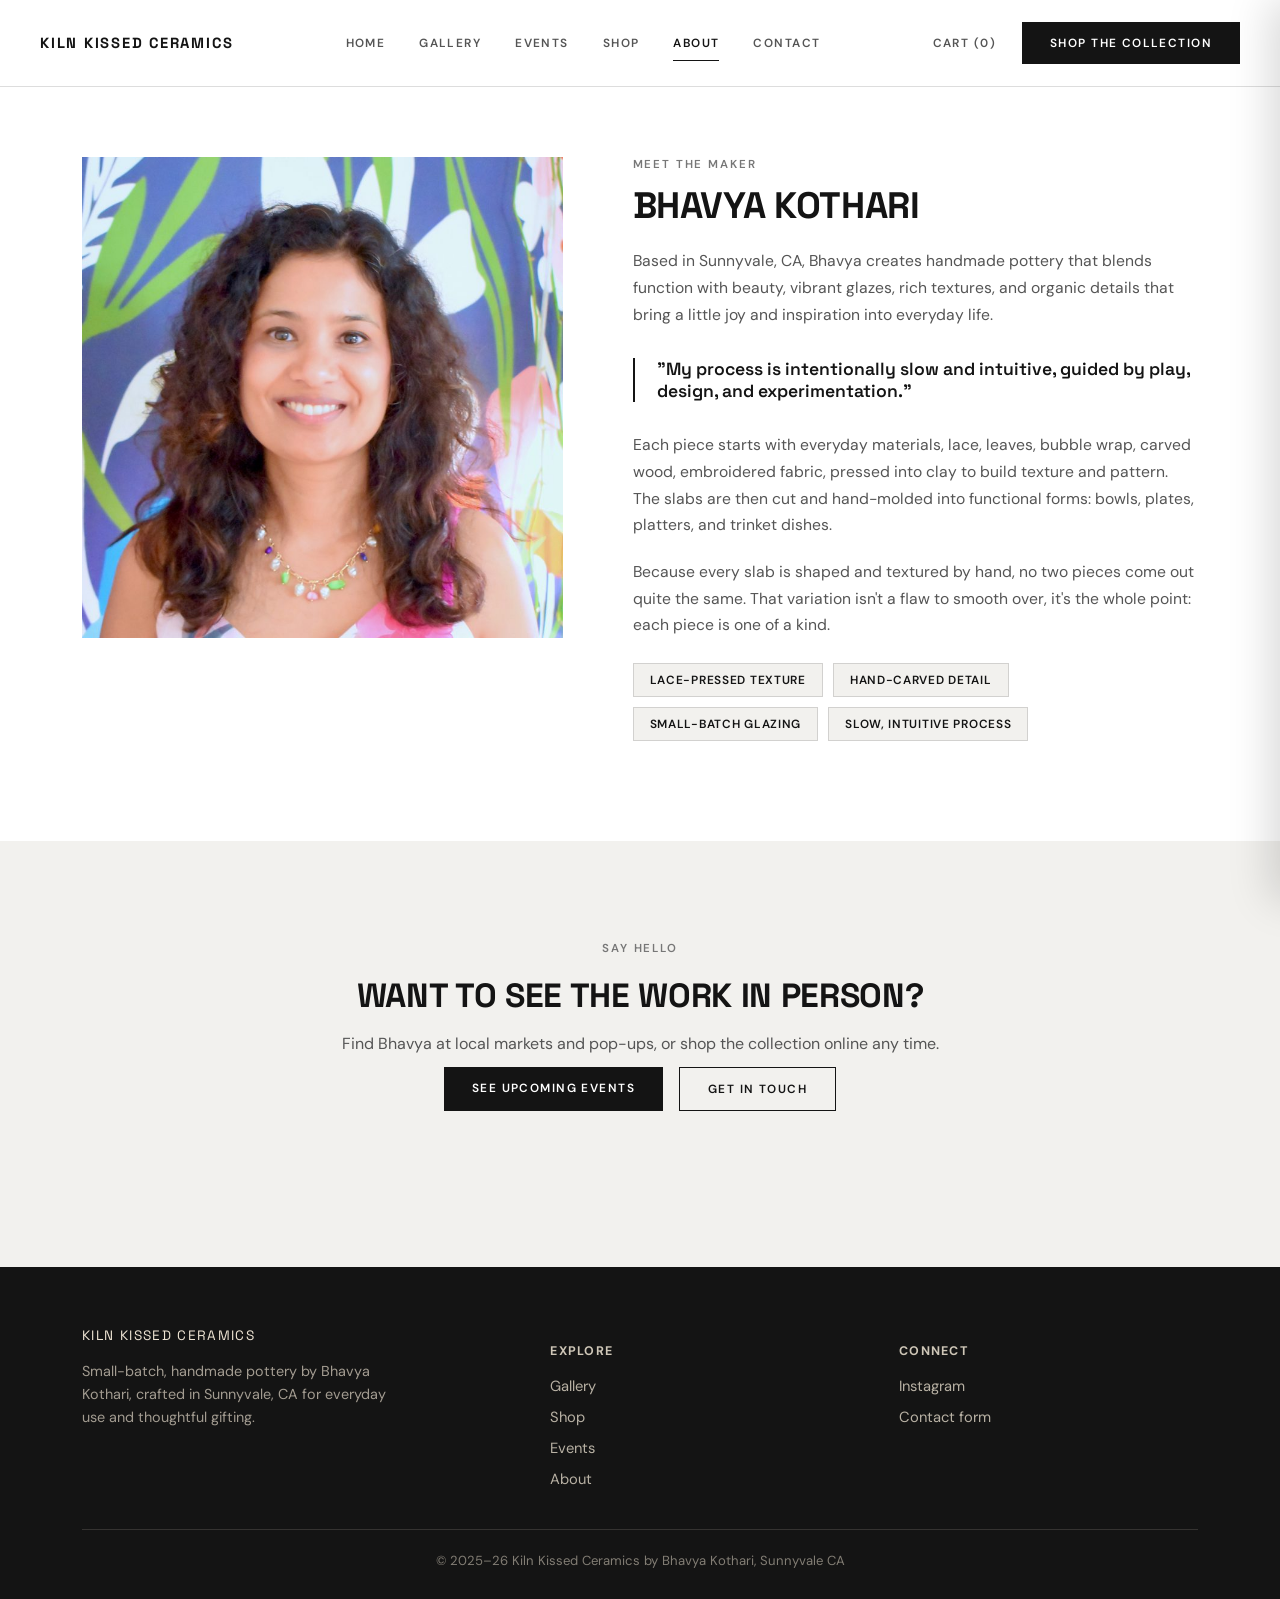
==== about.html @ e84269aa "Initial commit: Kiln Kissed Ceramics demo site" ====
<!DOCTYPE html>
<html lang="en">
<head>
<meta charset="UTF-8">
<meta name="viewport" content="width=device-width, initial-scale=1.0">
<title>About — Kiln Kissed Ceramics</title>
<link rel="stylesheet" href="style.css">
</head>
<body>

<header>
  <div class="nav-row">
    <a class="brand" href="index.html">
      <span>Kiln Kissed Ceramics</span>
    </a>
    <nav>
      <ul>
        <li><a href="index.html">Home</a></li>
        <li><a href="gallery.html">Gallery</a></li>
        <li><a href="events.html">Events</a></li>
        <li><a href="shop.html">Shop</a></li>
        <li><a href="about.html" class="active">About</a></li>
        <li><a href="contact.html">Contact</a></li>
      </ul>
    </nav>
    <div class="nav-actions">
      <button class="cart-link" type="button">Cart (0)</button>
      <a class="btn" href="shop.html">Shop the Collection</a>
    </div>
  </div>
</header>

<section style="padding-top:70px;">
  <div class="wrap about-grid">
    <div class="about-photo reveal">
      <img src="assets/artist.jpg" alt="Bhavya Kothari, ceramic artist">
    </div>
    <div class="about-copy reveal">
      <span class="eyebrow">Meet the maker</span>
      <h1>Bhavya Kothari</h1>
      <p>Based in Sunnyvale, CA, Bhavya creates handmade pottery that blends function with beauty, vibrant glazes, rich textures, and organic details that bring a little joy and inspiration into everyday life.</p>
      <div class="about-quote">"My process is intentionally slow and intuitive, guided by play, design, and experimentation."</div>
      <p>Each piece starts with everyday materials, lace, leaves, bubble wrap, carved wood, embroidered fabric, pressed into clay to build texture and pattern. The slabs are then cut and hand-molded into functional forms: bowls, plates, platters, and trinket dishes.</p>
      <p>Because every slab is shaped and textured by hand, no two pieces come out quite the same. That variation isn't a flaw to smooth over, it's the whole point: each piece is one of a kind.</p>
      <div class="process-tags">
        <span>Lace-pressed texture</span>
        <span>Hand-carved detail</span>
        <span>Small-batch glazing</span>
        <span>Slow, intuitive process</span>
      </div>
    </div>
  </div>
</section>

<section class="alt">
  <div class="wrap section-head" style="max-width:720px;">
    <span class="eyebrow">Say hello</span>
    <h2>Want to see the work in person?</h2>
    <p>Find Bhavya at local markets and pop-ups, or shop the collection online any time.</p>
    <div class="hero-ctas" style="justify-content:center; display:flex; gap:16px; margin-top:10px;">
      <a class="btn" href="events.html">See Upcoming Events</a>
      <a class="btn btn-outline" href="contact.html">Get in Touch</a>
    </div>
  </div>
</section>

<footer>
  <div class="wrap">
    <div class="footer-grid">
      <div>
        <div class="footer-brand">
          <span>Kiln Kissed Ceramics</span>
        </div>
        <p>Small-batch, handmade pottery by Bhavya Kothari, crafted in Sunnyvale, CA for everyday use and thoughtful gifting.</p>
      </div>
      <div>
        <h4>Explore</h4>
        <ul>
          <li><a href="gallery.html">Gallery</a></li>
          <li><a href="shop.html">Shop</a></li>
          <li><a href="events.html">Events</a></li>
          <li><a href="about.html">About</a></li>
        </ul>
      </div>
      <div>
        <h4>Connect</h4>
        <ul>
          <li><a href="https://www.instagram.com/kiln.kissed.ceramics" target="_blank" rel="noopener">Instagram</a></li>
          <li><a href="contact.html">Contact form</a></li>
        </ul>
      </div>
    </div>
    <div class="footer-bottom">© 2025–26 Kiln Kissed Ceramics by Bhavya Kothari, Sunnyvale CA</div>
  </div>
</footer>

<script src="products.js"></script>
<script src="cart.js"></script>
<script src="animations.js"></script>
</body>
</html>
---- style.css ----
@import url('https://fonts.googleapis.com/css2?family=Space+Grotesk:wght@500;600;700&family=DM+Sans:wght@400;500;600&display=swap');

:root {
  --clay: #1a1a1a;
  --clay-dark: #000000;
  --cream: #ffffff;
  --cream-deep: #f2f1ee;
  --ink: #141414;
  --moss: #6b7a52;
  --line: rgba(20,20,20,0.14);
}

* { box-sizing: border-box; }
html { scroll-behavior: smooth; }
body {
  margin: 0;
  background: var(--cream);
  color: var(--ink);
  font-family: 'DM Sans', sans-serif;
  overflow-x: hidden;
}

h1, h2, h3 {
  font-family: 'Space Grotesk', sans-serif;
  font-weight: 700;
  margin: 0;
  text-transform: uppercase;
  letter-spacing: -0.01em;
}

a { color: inherit; text-decoration: none; }

.wrap { max-width: 1180px; margin: 0 auto; padding: 0 32px; }

/* Header */
header {
  position: sticky;
  top: 0;
  z-index: 50;
  background: #ffffff;
  border-bottom: 1px solid var(--line);
}
.nav-row {
  display: flex;
  align-items: center;
  justify-content: space-between;
  padding: 22px 40px;
  max-width: 1400px;
  margin: 0 auto;
}
.brand {
  display: flex;
  align-items: center;
  gap: 10px;
}
.brand img {
  width: 30px;
  height: 30px;
  border-radius: 50%;
  object-fit: cover;
  object-position: center;
}
.brand span {
  font-family: 'Space Grotesk', sans-serif;
  font-size: 0.92rem;
  font-weight: 700;
  letter-spacing: 0.12em;
  text-transform: uppercase;
}
nav ul {
  display: flex;
  gap: 34px;
  list-style: none;
  margin: 0;
  padding: 0;
  font-size: 0.74rem;
  font-weight: 600;
  text-transform: uppercase;
  letter-spacing: 0.12em;
}
nav a {
  position: relative;
  padding-bottom: 4px;
  color: #555;
}
nav a.active { color: var(--ink); }
.nav-actions { display: flex; align-items: center; gap: 26px; }
.cart-link {
  font-size: 0.74rem;
  font-weight: 600;
  text-transform: uppercase;
  letter-spacing: 0.12em;
  color: #555;
}
.btn {
  display: inline-block;
  background: var(--ink);
  color: #fff;
  padding: 13px 28px;
  border-radius: 0;
  font-size: 0.74rem;
  font-weight: 600;
  letter-spacing: 0.12em;
  text-transform: uppercase;
  transition: background 0.2s ease, opacity 0.2s ease;
}
.btn:hover { background: #000; opacity: 0.85; }
.btn-outline {
  background: transparent;
  border: 1px solid var(--ink);
  color: var(--ink);
}
.btn-outline:hover { background: var(--ink); color: #fff; }

/* Hero */
.hero {
  position: relative;
  overflow: hidden;
  border-bottom: 1px solid var(--line);
}
.hero-grid {
  position: relative;
  z-index: 1;
  display: grid;
  grid-template-columns: 0.62fr 1fr;
  min-height: 640px;
}
.hero-panel {
  display: flex;
  flex-direction: column;
  justify-content: space-between;
  padding: 70px 50px 50px;
  border-right: 1px solid var(--line);
}
.eyebrow {
  font-size: 0.72rem;
  letter-spacing: 0.16em;
  text-transform: uppercase;
  color: #777;
  font-weight: 600;
  margin-bottom: 18px;
  display: block;
}
.hero h1 {
  font-size: 3.4rem;
  line-height: 1;
  margin-bottom: 18px;
  font-weight: 700;
}
.hero h1 em { font-style: normal; color: var(--ink); }
.hero p {
  font-size: 0.95rem;
  line-height: 1.6;
  color: #555;
  max-width: 360px;
  margin-bottom: 0;
  text-transform: none;
}
.hero-meta {
  display: flex;
  align-items: baseline;
  justify-content: space-between;
  border-top: 1px solid var(--line);
  padding-top: 22px;
  margin-top: 28px;
}
.hero-meta .price {
  font-size: 0.85rem;
  letter-spacing: 0.06em;
  color: #555;
}
.hero-ctas { display: flex; gap: 14px; margin-top: 28px; }
.hero-photo {
  position: relative;
  overflow: hidden;
  background: var(--cream-deep);
}
.hero-photo img { width: 100%; height: 100%; min-height: 640px; object-fit: cover; object-position: center; display: block; }
.hero-badge {
  position: absolute;
  top: 24px;
  right: 24px;
  background: rgba(255,255,255,0.92);
  padding: 10px 16px;
  font-size: 0.72rem;
  letter-spacing: 0.08em;
  text-transform: uppercase;
  font-weight: 600;
  color: #333;
}

/* Section heading */
.section-head { text-align: center; max-width: 600px; margin: 0 auto 56px; }
.section-head .eyebrow { display: block; text-align: center; }
.section-head h2 { font-size: 2.1rem; margin-bottom: 14px; }
.section-head p { color: #555; line-height: 1.6; margin: 0; text-transform: none; }

section { padding: 100px 0; }
section.alt { background: var(--cream-deep); }

/* Gallery grid */
.gallery-grid {
  display: grid;
  grid-template-columns: repeat(4, 1fr);
  gap: 18px;
}
.gallery-grid a, .gallery-grid figure { margin: 0; }
.g-item {
  position: relative;
  border-radius: 0;
  overflow: hidden;
  aspect-ratio: 1/1;
  display: block;
  background: var(--cream-deep);
  cursor: pointer;
}
.g-item img {
  width: 100%; height: 100%; object-fit: cover; object-position: center;
  transition: filter 0.3s ease;
}
.g-item:hover img { filter: brightness(1.04); }
.g-item .cap {
  position: absolute; inset: auto 0 0 0;
  padding: 16px 14px 12px;
  background: linear-gradient(180deg, transparent, rgba(20,15,12,0.78));
  color: #fff;
  font-size: 0.78rem;
  line-height: 1.3;
  opacity: 0;
  transition: opacity 0.3s ease;
}
.g-item:hover .cap { opacity: 1; }

.gallery-more { text-align: center; margin-top: 48px; }

/* Featured row / shop teaser */
.shop-strip {
  display: grid;
  grid-template-columns: repeat(4, 1fr);
  gap: 18px;
  margin-top: 50px;
}
.shop-card {
  background: #fff;
  border-radius: 0;
  overflow: hidden;
  border: 1px solid var(--line);
}
.shop-card img { width: 100%; aspect-ratio: 4/5; object-fit: cover; object-position: center; display: block; background: var(--cream-deep); }
.shop-card .meta { padding: 16px 18px 20px; }
.shop-card .meta span { font-size: 0.72rem; color: #888; font-weight: 600; letter-spacing: 0.08em; text-transform: uppercase; }
.shop-card .meta h3 { font-size: 0.95rem; margin-top: 6px; text-transform: none; font-weight: 600; }

/* Three-up info cards (events/popups/retail) */
.info-grid {
  display: grid;
  grid-template-columns: repeat(3, 1fr);
  gap: 28px;
}
.info-card {
  background: #fff;
  padding: 36px 30px;
  border-radius: 0;
  border: 1px solid var(--line);
}
.info-card .icon {
  width: 44px; height: 44px;
  border-radius: 50%;
  background: var(--cream-deep);
  display: flex; align-items: center; justify-content: center;
  margin-bottom: 20px;
  font-size: 1.2rem;
}
.info-card h3 { font-size: 1.05rem; margin-bottom: 10px; }
.info-card p { color: #555; line-height: 1.6; font-size: 0.92rem; margin-bottom: 16px; text-transform: none; }
.info-card a { font-weight: 600; color: var(--ink); font-size: 0.82rem; text-transform: uppercase; letter-spacing: 0.06em; }

/* About page */
.about-grid {
  display: grid;
  grid-template-columns: 0.85fr 1fr;
  gap: 70px;
  align-items: start;
}
.about-photo {
  position: relative;
  border-radius: 0;
  overflow: hidden;
}
.about-photo img { width: 100%; display: block; }
.about-copy .eyebrow { margin-bottom: 14px; }
.about-copy h1 { font-size: 2.3rem; margin-bottom: 22px; line-height: 1.1; }
.about-copy p { font-size: 0.98rem; line-height: 1.7; color: #555; margin-bottom: 20px; text-transform: none; }
.about-quote {
  border-left: 2px solid var(--ink);
  padding-left: 22px;
  font-family: 'Space Grotesk', sans-serif;
  font-style: normal;
  font-weight: 600;
  font-size: 1.1rem;
  color: var(--ink);
  margin: 30px 0;
  text-transform: none;
}
.process-tags { display: flex; flex-wrap: wrap; gap: 10px; margin-top: 24px; }
.process-tags span {
  background: var(--cream-deep);
  border: 1px solid var(--line);
  padding: 8px 16px;
  border-radius: 0;
  font-size: 0.74rem;
  font-weight: 600;
  text-transform: uppercase;
  letter-spacing: 0.06em;
}

/* Contact */
.contact-grid {
  display: grid;
  grid-template-columns: 1fr 1.2fr;
  gap: 60px;
}
.contact-side h2 { font-size: 1.9rem; margin-bottom: 16px; }
.contact-side p { color: #555; line-height: 1.65; margin-bottom: 28px; text-transform: none; }
.contact-links { display: flex; flex-direction: column; gap: 16px; margin-bottom: 32px; }
.contact-links a {
  display: flex; align-items: center; gap: 12px;
  font-weight: 600;
  font-size: 0.92rem;
}
.contact-links .dot {
  width: 36px; height: 36px;
  border-radius: 50%;
  background: var(--cream-deep);
  display: flex; align-items: center; justify-content: center;
  font-size: 0.95rem;
}
.contact-loc {
  background: #fff;
  border: 1px solid var(--line);
  border-radius: 0;
  padding: 24px 26px;
}
.contact-loc h3 { font-size: 0.85rem; margin-bottom: 8px; text-transform: uppercase; letter-spacing: 0.06em; }
.contact-loc p { margin: 0; font-size: 0.9rem; color: #555; line-height: 1.5; }

form.kkc-form {
  background: #fff;
  padding: 40px;
  border-radius: 0;
  border: 1px solid var(--line);
}
.form-row { display: grid; grid-template-columns: 1fr 1fr; gap: 20px; margin-bottom: 20px; }
.field { display: flex; flex-direction: column; gap: 8px; }
.field.full { grid-column: 1 / -1; }
.field label { font-size: 0.85rem; font-weight: 600; }
.field input, .field select, .field textarea {
  border: 1px solid var(--line);
  border-radius: 0;
  padding: 12px 14px;
  font-family: 'DM Sans', sans-serif;
  font-size: 0.95rem;
  background: var(--cream);
  color: var(--ink);
}
.field textarea { resize: vertical; min-height: 110px; }
.field input:focus, .field select:focus, .field textarea:focus {
  outline: none;
  border-color: var(--clay);
}
.kkc-form button { width: 100%; margin-top: 6px; border: none; cursor: pointer; font-size: 0.95rem; }

/* Footer */
footer {
  background: var(--ink);
  color: #efe5d4;
  padding: 60px 0 30px;
}
.footer-grid {
  display: grid;
  grid-template-columns: 1.4fr 1fr 1fr;
  gap: 50px;
  margin-bottom: 40px;
}
.footer-brand { display: flex; align-items: center; gap: 12px; margin-bottom: 16px; }
.footer-brand img { width: 32px; height: 32px; border-radius: 50%; object-fit: cover; object-position: center; }
.footer-brand span { font-family: 'Space Grotesk', sans-serif; font-size: 0.85rem; text-transform: uppercase; letter-spacing: 0.1em; }
footer p { color: rgba(239,229,212,0.65); font-size: 0.9rem; line-height: 1.6; max-width: 320px; text-transform: none; }
footer h4 { font-size: 0.78rem; text-transform: uppercase; letter-spacing: 0.1em; margin-bottom: 16px; color: rgba(239,229,212,0.85); }
footer ul { list-style: none; padding: 0; margin: 0; display: flex; flex-direction: column; gap: 10px; }
footer ul a { color: rgba(239,229,212,0.75); font-size: 0.92rem; }
footer ul a:hover { color: #fff; }
.footer-bottom {
  border-top: 1px solid rgba(239,229,212,0.15);
  padding-top: 22px;
  font-size: 0.82rem;
  color: rgba(239,229,212,0.5);
  text-align: center;
}

@media (max-width: 900px) {
  nav { display: none; }
  .hero-grid, .about-grid, .contact-grid { grid-template-columns: 1fr; }
  .hero h1 { font-size: 2.3rem; }
  .gallery-grid, .shop-strip { grid-template-columns: repeat(2, 1fr); }
  .info-grid { grid-template-columns: 1fr; }
  .footer-grid { grid-template-columns: 1fr; }
  .form-row { grid-template-columns: 1fr; }
}

/* ---- Animation ---- */

/* Scroll reveal: elements start hidden/offset, JS adds .in-view on intersect */
.reveal {
  opacity: 0;
  transform: translateY(24px);
  transition: opacity 0.7s ease, transform 0.7s ease;
}
.reveal.in-view {
  opacity: 1;
  transform: translateY(0);
}
/* Each reveal-item is observed individually so tall grids (many rows) don't
   need their entire bounding box to clear the intersection threshold. */
.reveal-item {
  opacity: 0;
  transform: translateY(20px);
  transition: opacity 0.6s ease, transform 0.6s ease;
}
.reveal-item.in-view {
  opacity: 1;
  transform: translateY(0);
}
.reveal-item:nth-child(4n+1) { transition-delay: 0s; }
.reveal-item:nth-child(4n+2) { transition-delay: 0.08s; }
.reveal-item:nth-child(4n+3) { transition-delay: 0.16s; }
.reveal-item:nth-child(4n+4) { transition-delay: 0.24s; }

@media (prefers-reduced-motion: reduce) {
  .reveal, .reveal-item, .reveal.in-view, .reveal-item.in-view {
    transition: none !important;
    opacity: 1 !important;
    transform: none !important;
  }
}

/* Hover polish */
.btn, .btn-outline { transition: background 0.25s ease, color 0.25s ease, opacity 0.25s ease, transform 0.2s ease; }
.btn:active, .btn-outline:active { transform: scale(0.97); }

nav a::after {
  content: "";
  position: absolute;
  left: 0; right: 100%; bottom: -6px;
  height: 1px;
  background: var(--ink);
  transition: right 0.3s ease;
}
nav a:hover::after { right: 0; }
nav a.active::after { right: 0; }

.shop-card { transition: transform 0.35s ease, box-shadow 0.35s ease; }
.shop-card:hover { transform: translateY(-6px); box-shadow: 0 18px 36px -22px rgba(20,20,20,0.35); }
.shop-card img { transition: transform 0.5s ease; }
.shop-card:hover img { transform: scale(1.04); }

.info-card { transition: transform 0.3s ease, box-shadow 0.3s ease; }
.info-card:hover { transform: translateY(-4px); box-shadow: 0 16px 32px -22px rgba(20,20,20,0.3); }

.cart-link {
  cursor: pointer;
  background: none;
  border: none;
  padding: 0;
  margin: 0;
  font-family: inherit;
  appearance: none;
}
.cart-link:hover { color: var(--ink); }

/* Cart drawer */
.cart-backdrop {
  position: fixed; inset: 0;
  background: rgba(20,20,20,0.4);
  opacity: 0; pointer-events: none;
  transition: opacity 0.3s ease;
  z-index: 90;
}
.cart-backdrop.open { opacity: 1; pointer-events: auto; }

.cart-drawer {
  position: fixed; top: 0; right: 0; bottom: 0;
  width: 420px; max-width: 92vw;
  background: #fff;
  z-index: 91;
  display: flex; flex-direction: column;
  transform: translateX(100%);
  transition: transform 0.35s ease;
  box-shadow: -10px 0 40px rgba(0,0,0,0.15);
}
.cart-drawer.open { transform: translateX(0); }

.cart-drawer-head {
  display: flex; align-items: center; justify-content: space-between;
  padding: 24px 28px;
  border-bottom: 1px solid var(--line);
}
.cart-drawer-head h3 { font-size: 1.1rem; }
.cart-close {
  background: none; border: none; font-size: 1.6rem; line-height: 1; cursor: pointer;
  color: var(--ink);
}

.cart-drawer-body { flex: 1; overflow-y: auto; padding: 12px 28px; }
.cart-empty { color: #777; font-size: 0.95rem; padding: 30px 0; text-transform: none; }

.cart-line {
  display: grid;
  grid-template-columns: 72px 1fr 24px;
  gap: 14px;
  padding: 18px 0;
  border-bottom: 1px solid var(--line);
  align-items: start;
  position: relative;
}
.cart-line-img { position: relative; overflow: hidden; width: 72px; height: 72px; background: var(--cream-deep); }
.cart-line img {
  width: 100%; height: 100%; object-fit: cover; object-position: center;
  background: var(--cream-deep);
}
.cart-line-info h4 { font-size: 0.92rem; font-weight: 600; text-transform: none; margin-bottom: 4px; }
.cart-line-price { font-size: 0.85rem; color: #777; display: block; margin-bottom: 10px; }
.cart-qty { display: flex; align-items: center; gap: 12px; font-size: 0.9rem; }
.qty-btn {
  width: 24px; height: 24px;
  border: 1px solid var(--line);
  background: #fff; cursor: pointer;
  font-size: 0.9rem; line-height: 1;
  display: flex; align-items: center; justify-content: center;
}
.qty-btn:hover { background: var(--ink); color: #fff; }
.cart-remove {
  background: none; border: none; cursor: pointer;
  font-size: 1.2rem; color: #999; line-height: 1;
}
.cart-remove:hover { color: var(--ink); }

.cart-drawer-footer { padding: 20px 28px 28px; border-top: 1px solid var(--line); }
.cart-subtotal {
  display: flex; justify-content: space-between;
  font-size: 0.95rem; font-weight: 600;
  margin-bottom: 16px;
}
.cart-checkout-btn { display: block; width: 100%; text-align: center; box-sizing: border-box; }

/* Shop product grid */
.product-card { background: #fff; border: 1px solid var(--line); display: flex; flex-direction: column; }
.product-img-wrap { position: relative; overflow: hidden; aspect-ratio: 4/5; background: var(--cream-deep); }
.product-card img { width: 100%; height: 100%; aspect-ratio: 4/5; object-fit: cover; object-position: center; display: block; background: var(--cream-deep); }
.product-card .meta { padding: 16px 18px 20px; flex: 1; display: flex; flex-direction: column; }
.product-card .meta span.cat { font-size: 0.72rem; color: #888; font-weight: 600; letter-spacing: 0.08em; text-transform: uppercase; }
.product-card .meta h3 { font-size: 0.95rem; margin-top: 6px; text-transform: none; font-weight: 600; }
.product-card .price { font-size: 0.9rem; color: #555; margin-top: 8px; margin-bottom: 16px; }
.product-card .add-btn { margin-top: auto; width: 100%; border: none; cursor: pointer; }

/* Checkout page */
.checkout-grid { display: grid; grid-template-columns: 1.1fr 0.9fr; gap: 60px; }
.order-line { display: flex; gap: 14px; align-items: center; padding: 14px 0; border-bottom: 1px solid var(--line); }
.order-line-img { position: relative; overflow: hidden; width: 56px; height: 56px; background: var(--cream-deep); flex-shrink: 0; }
.order-line img { width: 100%; height: 100%; object-fit: cover; object-position: center; background: var(--cream-deep); }
.order-line .name { font-size: 0.9rem; font-weight: 600; text-transform: none; }
.order-line .qty { font-size: 0.82rem; color: #777; }
.order-line .line-total { margin-left: auto; font-size: 0.9rem; }
.order-subrow { display: flex; justify-content: space-between; font-size: 0.88rem; color: #555; padding-top: 14px; text-transform: none; }
.order-total { display: flex; justify-content: space-between; font-weight: 700; font-size: 1.05rem; padding-top: 16px; margin-top: 4px; border-top: 1px solid var(--line); }
.confirm-box { text-align: center; padding: 60px 20px; }
.confirm-box h2 { margin-bottom: 14px; }
.confirm-box p { color: #555; text-transform: none; }
.confirm-order-number { font-size: 0.85rem; color: #888; letter-spacing: 0.06em; margin-top: 10px; }

.checkout-subhead {
  font-size: 0.85rem;
  text-transform: uppercase;
  letter-spacing: 0.08em;
  border-top: 1px solid var(--line);
  padding-top: 24px;
  margin: 8px 0 20px;
}
.checkout-secure-note {
  font-size: 0.78rem;
  color: #888;
  margin-top: 14px;
  text-transform: none;
  text-align: center;
}

/* Gallery lightbox */
.lightbox {
  position: fixed; inset: 0;
  background: rgba(15,14,13,0.92);
  display: flex; align-items: center; justify-content: center;
  z-index: 200;
  opacity: 0; visibility: hidden;
  transition: opacity 0.25s ease;
  padding: 40px;
}
.lightbox.open { opacity: 1; visibility: visible; }
.lightbox-figure { margin: 0; max-width: 90vw; max-height: 90vh; text-align: center; }
.lightbox-img {
  max-width: 90vw; max-height: 80vh;
  width: auto; height: auto;
  object-fit: contain;
  display: block;
  margin: 0 auto;
  box-shadow: 0 30px 60px -20px rgba(0,0,0,0.5);
}
.lightbox-caption {
  color: #fff;
  font-size: 0.85rem;
  letter-spacing: 0.02em;
  margin-top: 18px;
  text-transform: none;
}
.lightbox-close, .lightbox-nav {
  position: absolute;
  background: none;
  border: none;
  color: #fff;
  cursor: pointer;
  transition: opacity 0.2s ease;
}
.lightbox-close:hover, .lightbox-nav:hover { opacity: 0.6; }
.lightbox-close {
  top: 24px; right: 32px;
  font-size: 2rem;
  line-height: 1;
}
.lightbox-nav {
  top: 50%;
  transform: translateY(-50%);
  font-size: 3rem;
  line-height: 1;
  padding: 0 14px;
}
.lightbox-prev { left: 12px; }
.lightbox-next { right: 12px; }

@media (max-width: 700px) {
  .lightbox { padding: 20px; }
  .lightbox-nav { font-size: 2.2rem; }
}
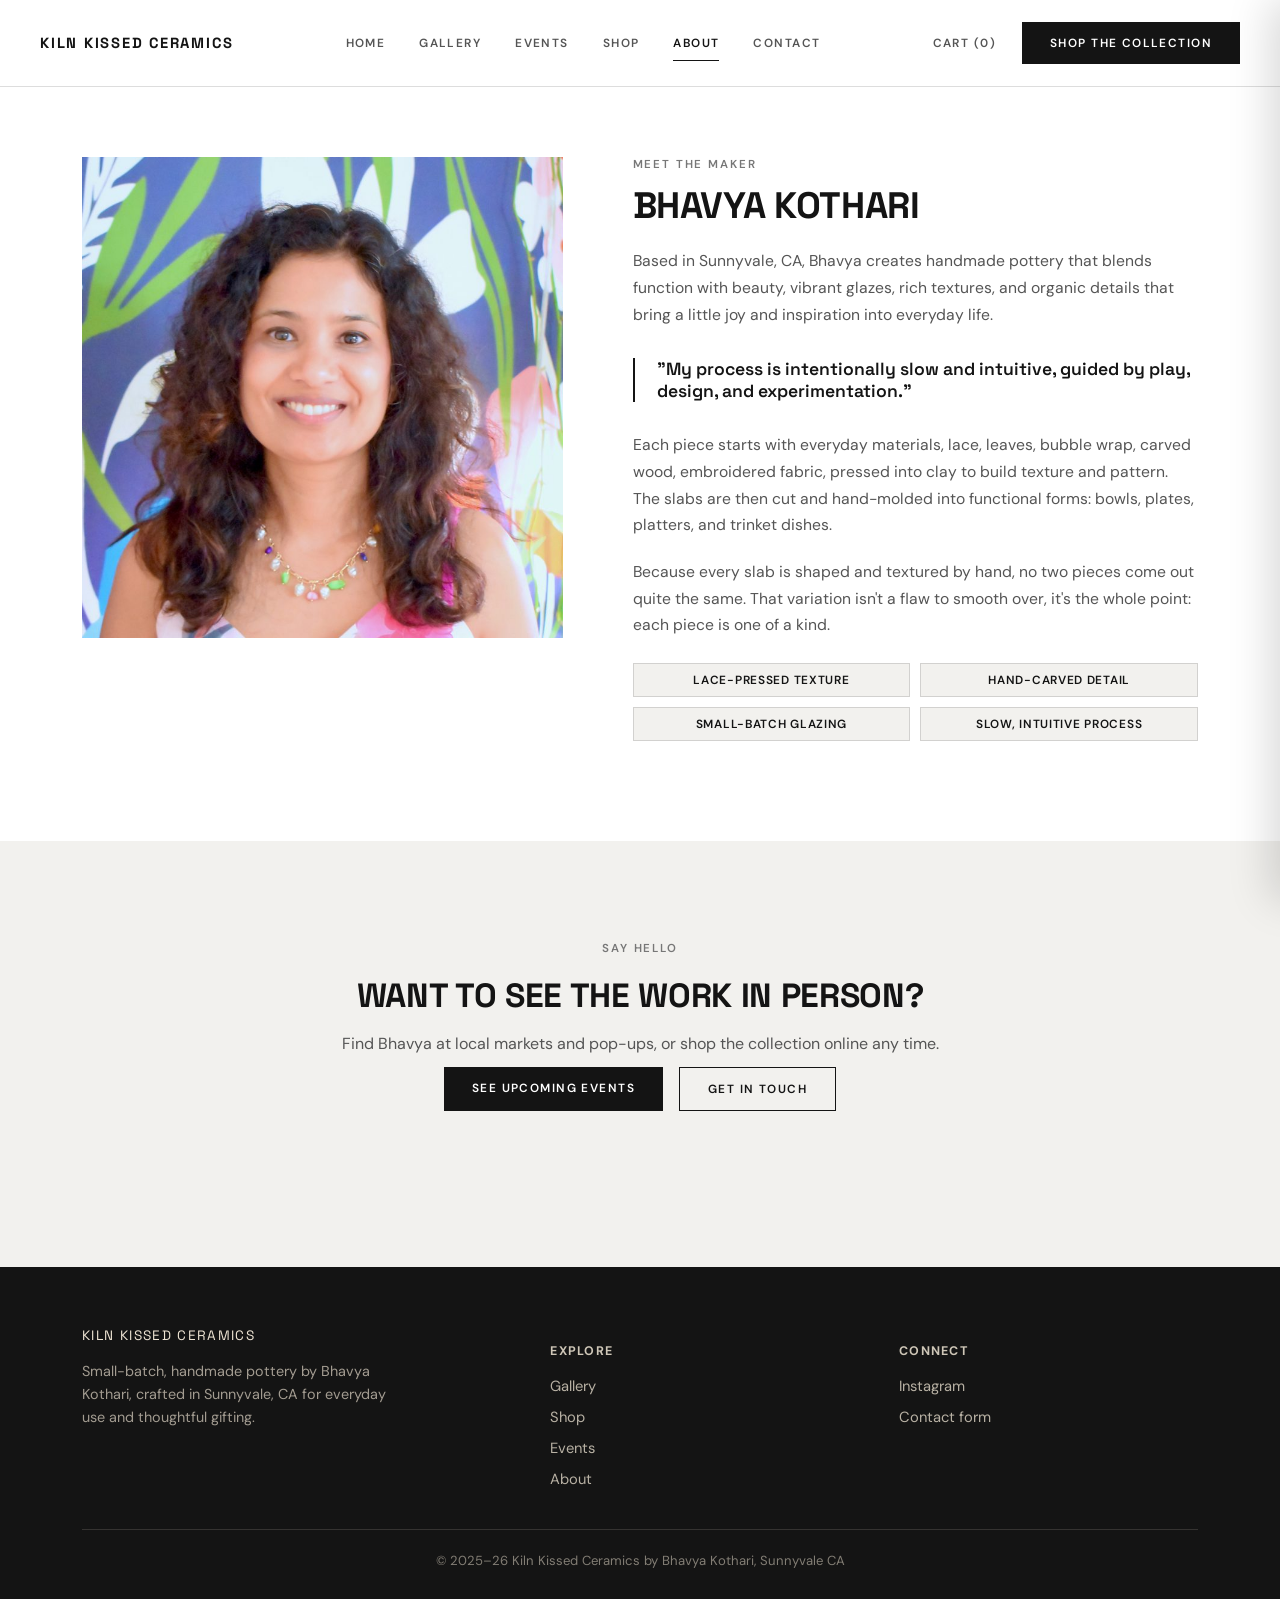
==== commit 71a07f36: "Improve mobile/tablet responsiveness and add product detail pages Add a working mobile nav menu, fix" ====
--- a/about.html
+++ b/about.html
@@ -4,7 +4,7 @@
 <meta charset="UTF-8">
 <meta name="viewport" content="width=device-width, initial-scale=1.0">
 <title>About — Kiln Kissed Ceramics</title>
-<link rel="stylesheet" href="style.css">
+<link rel="stylesheet" href="style.css?v=10">
 </head>
 <body>
 
@@ -23,6 +23,9 @@
         <li><a href="contact.html">Contact</a></li>
       </ul>
     </nav>
+    <button class="nav-toggle" type="button" aria-label="Toggle menu" aria-expanded="false">
+      <span></span><span></span><span></span>
+    </button>
     <div class="nav-actions">
       <button class="cart-link" type="button">Cart (0)</button>
       <a class="btn" href="shop.html">Shop the Collection</a>
@@ -94,8 +97,8 @@
   </div>
 </footer>
 
-<script src="products.js"></script>
+<script src="products.js?v=4"></script>
 <script src="cart.js"></script>
-<script src="animations.js"></script>
+<script src="animations.js?v=2"></script>
 </body>
 </html>
--- a/style.css
+++ b/style.css
@@ -85,6 +85,25 @@
 }
 nav a.active { color: var(--ink); }
 .nav-actions { display: flex; align-items: center; gap: 26px; }
+.nav-toggle {
+  display: none;
+  flex-direction: column;
+  justify-content: center;
+  gap: 5px;
+  width: 32px;
+  height: 32px;
+  background: none;
+  border: none;
+  cursor: pointer;
+  padding: 0;
+  margin-left: 12px;
+}
+.nav-toggle span {
+  display: block;
+  width: 100%;
+  height: 2px;
+  background: var(--ink);
+}
 .cart-link {
   font-size: 0.74rem;
   font-weight: 600;
@@ -123,15 +142,19 @@
   z-index: 1;
   display: grid;
   grid-template-columns: 0.62fr 1fr;
+  grid-template-rows: 1fr auto;
+  grid-template-areas: "panel photo" "meta photo";
   min-height: 640px;
 }
 .hero-panel {
+  grid-area: panel;
   display: flex;
   flex-direction: column;
   justify-content: space-between;
   padding: 70px 50px 50px;
   border-right: 1px solid var(--line);
 }
+.hero-photo { grid-area: photo; }
 .eyebrow {
   font-size: 0.72rem;
   letter-spacing: 0.16em;
@@ -157,12 +180,13 @@
   text-transform: none;
 }
 .hero-meta {
+  grid-area: meta;
   display: flex;
   align-items: baseline;
   justify-content: space-between;
   border-top: 1px solid var(--line);
-  padding-top: 22px;
-  margin-top: 28px;
+  border-right: 1px solid var(--line);
+  padding: 22px 50px 28px;
 }
 .hero-meta .price {
   font-size: 0.85rem;
@@ -302,12 +326,13 @@
   margin: 30px 0;
   text-transform: none;
 }
-.process-tags { display: flex; flex-wrap: wrap; gap: 10px; margin-top: 24px; }
+.process-tags { display: grid; grid-template-columns: repeat(2, 1fr); gap: 10px; margin-top: 24px; }
 .process-tags span {
   background: var(--cream-deep);
   border: 1px solid var(--line);
   padding: 8px 16px;
   border-radius: 0;
+  text-align: center;
   font-size: 0.74rem;
   font-weight: 600;
   text-transform: uppercase;
@@ -399,13 +424,46 @@
 }
 
 @media (max-width: 900px) {
-  nav { display: none; }
+  .nav-row { padding: 16px 20px; flex-wrap: wrap; align-items: center; }
+  .brand span { font-size: 0.8rem; }
+  nav {
+    display: none;
+    order: 10;
+    width: 100%;
+    flex-basis: 100%;
+  }
+  .nav-row.nav-open nav { display: block; }
+  nav ul { flex-direction: column; gap: 0; padding-top: 16px; }
+  nav ul li { border-top: 1px solid var(--line); }
+  nav a { display: block; padding: 14px 0; }
+  .nav-toggle { display: flex; margin-left: 16px; order: 2; }
+  .nav-actions { gap: 14px; margin-left: auto; order: 1; }
+  .nav-actions .btn { display: none; }
+  .cart-link { font-size: 0.7rem; }
+  section { padding: 64px 0; }
+  .hero { padding: 0; }
+  .hero-panel { padding: 44px 24px 36px; }
+  .hero h1 { font-size: 2.3rem; }
   .hero-grid, .about-grid, .contact-grid { grid-template-columns: 1fr; }
-  .hero h1 { font-size: 2.3rem; }
+  .hero-grid {
+    grid-template-rows: auto auto auto;
+    grid-template-areas: "panel" "photo" "meta";
+    min-height: 0;
+  }
+  .hero-panel { border-right: none; }
+  .hero-meta { border-right: none; padding: 22px 24px 28px; }
+  .hero-photo img { min-height: 0; aspect-ratio: 4/3; height: auto; }
   .gallery-grid, .shop-strip { grid-template-columns: repeat(2, 1fr); }
   .info-grid { grid-template-columns: 1fr; }
   .footer-grid { grid-template-columns: 1fr; }
   .form-row { grid-template-columns: 1fr; }
+}
+
+@media (max-width: 480px) {
+  .wrap { padding: 0 20px; }
+  .gallery-grid, .shop-strip { grid-template-columns: 1fr; }
+  .hero h1 { font-size: 1.9rem; }
+  .section-head h2 { font-size: 1.6rem; }
 }
 
 /* ---- Animation ---- */
@@ -554,7 +612,8 @@
 .cart-checkout-btn { display: block; width: 100%; text-align: center; box-sizing: border-box; }
 
 /* Shop product grid */
-.product-card { background: #fff; border: 1px solid var(--line); display: flex; flex-direction: column; }
+.product-card { background: #fff; border: 1px solid var(--line); display: flex; flex-direction: column; cursor: pointer; }
+.product-card .add-btn { cursor: pointer; }
 .product-img-wrap { position: relative; overflow: hidden; aspect-ratio: 4/5; background: var(--cream-deep); }
 .product-card img { width: 100%; height: 100%; aspect-ratio: 4/5; object-fit: cover; object-position: center; display: block; background: var(--cream-deep); }
 .product-card .meta { padding: 16px 18px 20px; flex: 1; display: flex; flex-direction: column; }
@@ -565,6 +624,9 @@
 
 /* Checkout page */
 .checkout-grid { display: grid; grid-template-columns: 1.1fr 0.9fr; gap: 60px; }
+@media (max-width: 900px) {
+  .checkout-grid { grid-template-columns: 1fr; gap: 40px; }
+}
 .order-line { display: flex; gap: 14px; align-items: center; padding: 14px 0; border-bottom: 1px solid var(--line); }
 .order-line-img { position: relative; overflow: hidden; width: 56px; height: 56px; background: var(--cream-deep); flex-shrink: 0; }
 .order-line img { width: 100%; height: 100%; object-fit: cover; object-position: center; background: var(--cream-deep); }
